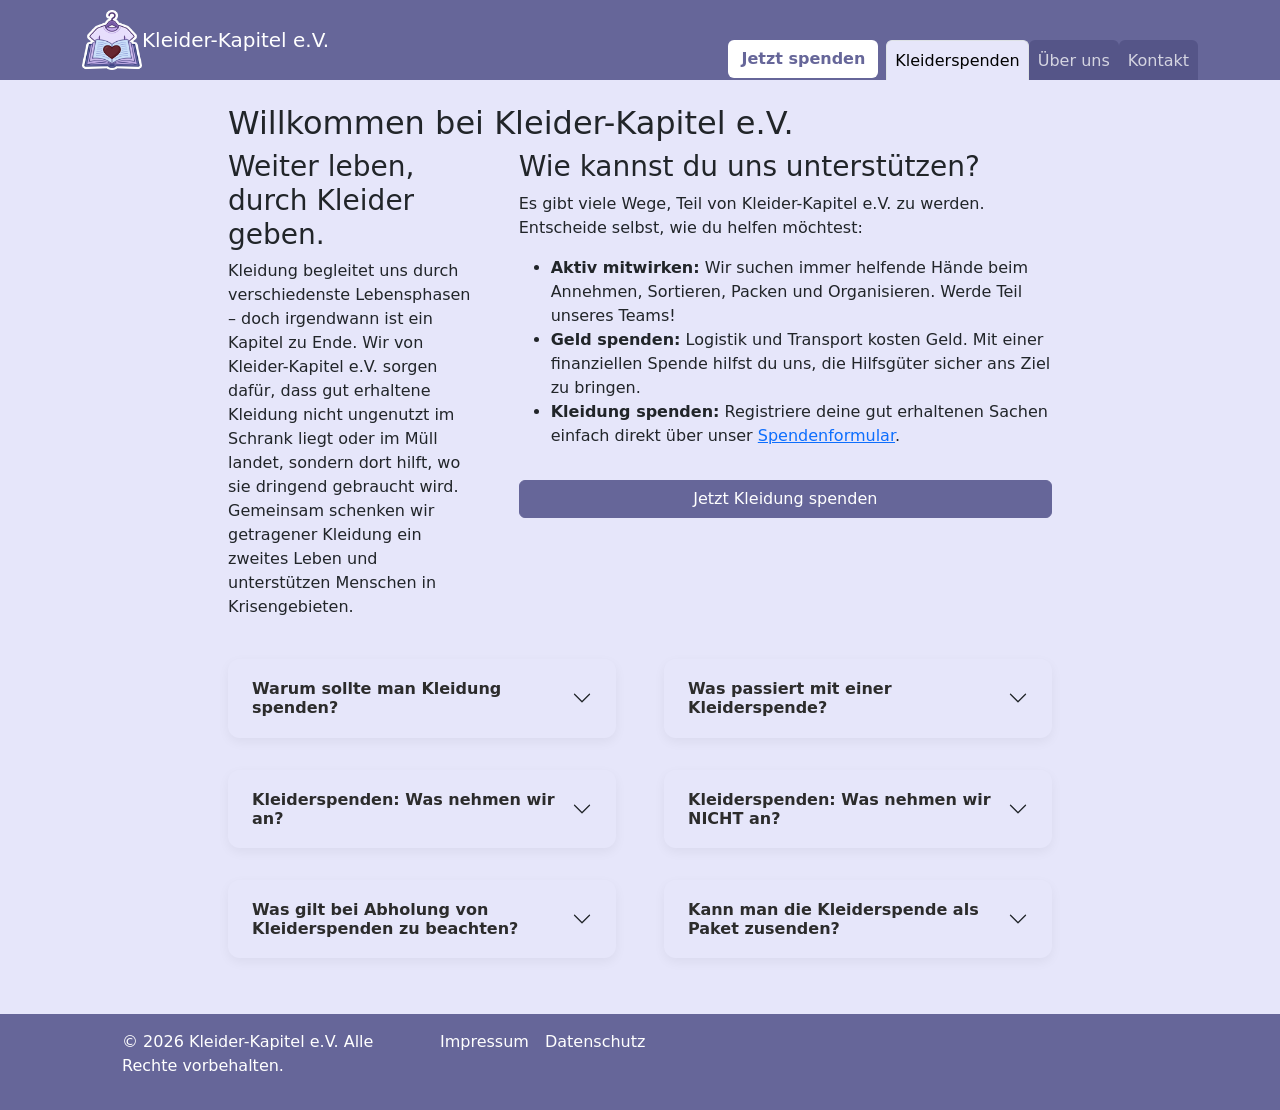
==== index.html @ be49b60b "Update index.html" ====
<!DOCTYPE html>
<html lang="de">
<head>
    <meta charset="UTF-8">
    <meta name="viewport" content="width=device-width, initial-scale=1.0">
    <title>Kleider-Kapitel</title>
    
    <link rel="apple-touch-icon" sizes="180x180" href="img/apple-touch-icon.png">
    <link rel="icon" type="image/png" sizes="32x32" href="img/favicon-32x32.png">
    <link rel="icon" type="image/png" sizes="16x16" href="img/favicon-16x16.png">
    <link rel="manifest" href="/site.webmanifest">
    <link href="https://cdn.jsdelivr.net/npm/bootstrap@5.3.8/dist/css/bootstrap.min.css" rel="stylesheet" integrity="sha384-sRIl4kxILFvY47J16cr9ZwB07vP4J8+LH7qKQnuqkuIAvNWLzeN8tE5YBujZqJLB" crossorigin="anonymous">
    <link rel="stylesheet" href="css/styles.css">
    <script src="js/script.js" defer></script>
</head>
<body>
    <header>
        <nav class="navbar navbar-expand-lg" style="background-color: #666699;">
            <div class="container">
                <a href="index.html">
                    <img src="img/logo-icon.png" alt="" height="60">
                </a>
                <a class="navbar-brand" href="index.html">Kleider-Kapitel e.V.</a>
                <button class="navbar-toggler" type="button" data-bs-toggle="collapse" data-bs-target="#navbarSupportedContent" aria-controls="navbarSupportedContent" aria-expanded="false" aria-label="Toggle navigation">
                    <span class="navbar-toggler-icon"></span>
                </button>
                <div class="collapse navbar-collapse" id="navbarSupportedContent">
                    <ul class="navbar-nav justify-content-end nav-tabs ms-auto mb-2 mb-lg-0">
                        <li class="nav-item me-2">
                            <a class="btn my-auto" style="background-color: white; color: #666699;" href="formular.html"><strong>Jetzt spenden</strong></a>
                        </li>
                        <li class="nav-item">
                            <a class="nav-link active" aria-current="page" href="index.html">Kleiderspenden</a>
                        </li>
                        <li class="nav-item">
                            <a class="nav-link" href="ueber-uns.html">Über uns</a>
                        </li>
                        <li class="nav-item">
                            <a class="nav-link" href="kontakt.html">Kontakt</a>
                        </li>
                    </ul>
                </div>
            </div>
        </nav>
    </header>

    <main class="px-3">
        <div class="row justify-content-center">
            <div class="col-lg-8">
                <h2>Willkommen bei Kleider-Kapitel e.V.</h2>

                <!-- OBERE REIHE: zwei nicht-Accordion Blöcke nebeneinander -->
                <div class="row gx-5 mb-4">
                    <div class="col-lg-4">
                        <h3>Weiter leben, durch Kleider geben.</h3>
                        <p>Kleidung begleitet uns durch verschiedenste Lebensphasen – doch irgendwann ist ein Kapitel zu Ende. Wir von Kleider-Kapitel e.V. sorgen dafür, dass gut erhaltene Kleidung nicht ungenutzt im Schrank liegt oder im Müll landet, sondern dort hilft, wo sie dringend gebraucht wird. Gemeinsam schenken wir getragener Kleidung ein zweites Leben und unterstützen Menschen in Krisengebieten.</p>
                    </div>
                    <div class="col-lg-8">
                        <h3>Wie kannst du uns unterstützen?</h3>
                        <p>Es gibt viele Wege, Teil von Kleider-Kapitel e.V. zu werden. Entscheide selbst, wie du helfen möchtest:</p>
                        <ul>
                            <li><strong>Aktiv mitwirken:</strong> Wir suchen immer helfende Hände beim Annehmen, Sortieren, Packen und Organisieren. Werde Teil unseres Teams!</li>
                            <li><strong>Geld spenden:</strong> Logistik und Transport kosten Geld. Mit einer finanziellen Spende hilfst du uns, die Hilfsgüter sicher ans Ziel zu bringen.</li>
                            <li><strong>Kleidung spenden:</strong> Registriere deine gut erhaltenen Sachen einfach direkt über unser <a href="formular.html">Spendenformular</a>.</li>
                        </ul>
                        <a href="formular.html" class="btn btn-primary w-100 mt-3">Jetzt Kleidung spenden</a>
                    </div>
                </div>

                <!-- UNTERE REIHE: vier Accordions 2x2 -->
                <div class="row gx-5">
                    <div class="col-lg-6 mb-3">
                        <div class="accordion accordion-flush">
                            <div class="accordion-item" style="background: transparent;">
                                <h3 class="accordion-header">
                                    <button class="accordion-button collapsed" type="button"
                                            data-bs-toggle="collapse" data-bs-target="#collapse-warum"
                                            style="background: transparent;">
                                        Warum sollte man Kleidung spenden?
                                    </button>
                                </h3>
                                <div id="collapse-warum" class="accordion-collapse collapse">
                                    <div class="accordion-body px-3">
                                        <h4>Neues Lebenskapitel für Kleider, durch weitergeben</h4>
                                        <p>Fast Fashion und ständiger Überkonsum sorgen dafür, dass unsere Kleiderschränke aus allen Nähten platzen. Kinder wachsen gefühlt über Nacht aus ihren Sachen heraus, und viele Kleidungsstücke liegen ungetragen im Regal.<br>
                                            Der Versuch, abgelegte Kleidung privat weiterzuverkaufen, kostet viel Zeit, Mühe und Nerven – und durch das riesige Angebot auf Secondhand-Plattformen bleibt man oft trotzdem darauf sitzen.<br>
                                            Deine Kleiderspende ist der einfachere und nachhaltigere Weg:<br>
                                            Du schaffst wieder Platz zu Hause, schonst Ressourcen und tust gleichzeitig etwas direkt Gutes für Menschen in Not.
                                        </p>
                                    </div>
                                </div>
                            </div>
                        </div>
                    </div>

                    <div class="col-lg-6 mb-3">
                        <div class="accordion accordion-flush">
                            <div class="accordion-item" style="background: transparent;">
                                <h3 class="accordion-header">
                                    <button class="accordion-button collapsed" type="button"
                                            data-bs-toggle="collapse" data-bs-target="#collapse-passiert"
                                            style="background: transparent;">
                                        Was passiert mit einer Kleiderspende?
                                    </button>
                                </h3>
                                <div id="collapse-passiert" class="accordion-collapse collapse">
                                    <div class="accordion-body p-3">
                                        <h4>Gespendete Kleidung durchläuft folgenden Prozess:</h4>
                                        <ul>
                                            <li><strong>Sortierung:</strong> Unsere ehrenamtlichen Vereinsmitglieder prüfen und sortieren jede Spende sorgfältig per Hand.</li>
                                            <li><strong>Einlagerung:</strong> Die Kleidung wird ordentlich und trocken in unserem Vereinslager aufbewahrt.</li>
                                            <li><strong>Verpackung &amp; Transport:</strong> Sobald ein Transport ansteht, verpacken wir die benötigten Sachen zielgerichtet und senden sie direkt in das jeweils ausgewählte Krisengebiet.</li>
                                        </ul>
                                        <p>So stellen wir sicher, dass deine Spende genau dort ankommt, wo sie am dringendsten benötigt wird.</p>
                                    </div>
                                </div>
                            </div>
                        </div>
                    </div>

                    <div class="col-lg-6 mb-3">
                        <div class="accordion accordion-flush">
                            <div class="accordion-item" style="background: transparent;">
                                <h3 class="accordion-header">
                                    <button class="accordion-button collapsed" type="button"
                                            data-bs-toggle="collapse" data-bs-target="#collapse-was"
                                            style="background: transparent;">
                                        Kleiderspenden: Was nehmen wir an?
                                    </button>
                                </h3>
                                <div id="collapse-was" class="accordion-collapse collapse">
                                    <div class="accordion-body p-3">
                                        <h4>Das können wir annehmen:</h4>
                                        <p>Damit deine Kleidung schnell bei den betroffenen Menschen ankommt, hilft uns eine passgenaue Spende. Wir freuen uns über:</p>
                                        <ul>
                                            <li><strong>Bekleidung</strong>: Damen-, Herren- und Kinderkleidung für jede Jahreszeit.</li>
                                            <li><strong>Accessoires</strong>: Gürtel, Mützen, Hüte, Schals, Krawatten u. Ä.</li>
                                            <li><strong>Schuhe</strong>: Nur paarweise (am besten zusammengebunden).</li>
                                            <li><strong>Decken</strong>: Sauber und gut erhalten.</li>
                                        </ul>
                                        <p><strong><em>Wichtige Grundregel: Bitte spende nur Sachen, die sauber, trocken und funktionsfähig sind – so, wie du sie auch deinen Freunden weitergeben würdest.</em></strong></p>
                                        <h5>So verpackst du deine Spende richtig:</h5>
                                        <p>Bitte gib deine Kleidung sicher verpackt in stabilen Kartons, Säcken oder Tüten bei uns ab. Das erleichtert uns den Transport und schützt die Sachen vor Schmutz und Feuchtigkeit.</p>
                                    </div>
                                </div>
                            </div>
                        </div>
                    </div>

                    
                    <div class="col-lg-6 mb-3">
                        <div class="accordion accordion-flush">
                            <div class="accordion-item" style="background: transparent;">
                                <h3 class="accordion-header">
                                    <button class="accordion-button collapsed" type="button"
                                            data-bs-toggle="collapse" data-bs-target="#collapse-nicht"
                                            style="background: transparent;">
                                        Kleiderspenden: Was nehmen wir NICHT an?
                                    </button>
                                </h3>
                                <div id="collapse-nicht" class="accordion-collapse collapse">
                                    <div class="accordion-body p-3">
                                        <h4>Das können wir leider NICHT annehmen:</h4>
                                        <p>Aus hygienischen Gründen und wegen begrenzter Kapazitäten gibt es Dinge, die wir nicht annehmen können:</p>
                                        <ul>
                                            <li>Beschädigte Kleidung (z.B. mit Löchern, defekten Reißverschlüssen, fehlenden Knöpfen)</li>
                                            <li>Verschmutzte Kleidung</li>
                                            <li>Nasse/klamme Kleidung</li>
                                            <li>Kleidung, die nicht mehr tragbar ist</li>
                                            <li>Unterwäsche oder Socken</li>
                                            <li>Echtpelz</li>
                                            <li>Leder</li>
                                        </ul>
                                        <h6>Warum sind wir hier so streng?</h6>
                                        <p>Als ehrenamtlicher Verein haben wir weder die Ressourcen noch die Kapazitäten, Kleidung zu waschen oder zu reparieren. Zudem besteht bei feuchter Kleidung im Lager und beim Transport große Schimmelgefahr, wodurch auch gute Spenden unbrauchbar werden könnten.</p>
                                        <h6>Was tun mit kaputter oder stark verschlissener Kleidung?</h6>
                                        <p>Kleidung, die nicht mehr tragbar ist, gehört bitte nicht in die Spende. Entsorge stark beschädigte oder verschmutzte Textilien direkt im Hausmüll (Restmüll) oder bringe sie zu kommunalen Wertstoffhöfen zur Verwertung.</p>
                                    </div>
                                </div>
                            </div>
                        </div>
                    </div>

                    <div class="col-lg-6 mb-3">
                        <div class="accordion accordion-flush">
                            <div class="accordion-item" style="background: transparent;">
                                <h3 class="accordion-header">
                                    <button class="accordion-button collapsed" type="button"
                                            data-bs-toggle="collapse" data-bs-target="#collapse-abholung"
                                            style="background: transparent;">
                                        Was gilt bei Abholung von Kleiderspenden zu beachten?
                                    </button>
                                </h3>
                                <div id="collapse-abholung" class="accordion-collapse collapse">
                                    <div class="accordion-body p-3">
                                        <h4>Voraussetzungen und Hinweise bei Abholung per Sammelfahrzeug:</h4>
                                        <p>
                                            <ul>
                                                <li><strong>Sammelgebiet:</strong> Eine Abholung bieten wir aktuell ausschließlich für Adressen in unserem regionalen Sammelgebiet (Umkreis von 31415 Kleiderstadt) an.</li>
                                                <li"><strong>Vorlaufzeit & Planung:</strong> Abholtermine lassen sich stets für die übernächste Woche buchen. Dieser Vorlauf erlaubt es uns, die Fahrrouten unserer Fahrzeuge optimal zusammenzulegen, CO₂-Emissionen zu minimieren und eine verlässliche Logistik zu garantieren.</li>
                                                <li><strong>Vorbereitung:</strong> Bitte verpacke die gespendete Kleidung sauber in Säcken oder Kartons. Unser Abholteam nimmt die Spende im gewählten Zeitfenster direkt an der Haustür entgegen.</li>
                                            </ul>
                                        </p>
                                    </div>
                                </div>
                            </div>
                        </div>
                    </div>

                    <div class="col-lg-6 mb-3">
                        <div class="accordion accordion-flush">
                            <div class="accordion-item" style="background: transparent;">
                                <h3 class="accordion-header">
                                    <button class="accordion-button collapsed" type="button"
                                            data-bs-toggle="collapse" data-bs-target="#collapse-paketspenden"
                                            style="background: transparent;">
                                        Kann man die Kleiderspende als Paket zusenden?
                                    </button>
                                </h3>
                                <div id="collapse-paketspenden" class="accordion-collapse collapse">
                                    <div class="accordion-body p-3">
                                        <h4>Kleiderspenden per Post können nicht angenommen werden</h4>
                                        <p>
                                            Als regional agierender Verein legen wir großen Wert auf eine nachhaltige und kosteneffiziente Logistik. Der Postversand würde hohe Portokosten verursachen und unnötigen CO₂-Ausstoß durch lange Transportwege erzeugen. Zudem können wir durch die persönliche Abgabe vor Ort sowie unsere gezielte Abholung im Sammelbereich die Qualität der Spenden direkt prüfen und die Weiterverteilung optimal planen.
                                        </p>
                                    </div>
                                </div>
                            </div>
                        </div>
                    </div>

                </div>

            </div>
        </div>
    </main>

    <footer class="px-3">
        <div class="row justify-content-center">
            <div class="col-md-3">
                <p>&copy; 2026 Kleider-Kapitel e.V. Alle Rechte vorbehalten.</p>
            </div>
            <div class="col-md-7">
                <nav>
                    <ul class="list-unstyled d-flex gap-3">
                        <li><a href="impressum.html">Impressum</a></li>
                        <li><a href="datenschutz.html">Datenschutz</a></li>
                    </ul>
                </nav>
            </div>
        </div>
    </footer>

    <script src="https://cdn.jsdelivr.net/npm/bootstrap@5.3.8/dist/js/bootstrap.bundle.min.js" integrity="sha384-FKyoEForCGlyvwx9Hj09JcYn3nv7wiPVlz7YYwJrWVcXK/BmnVDxM+D2scQbITxI" crossorigin="anonymous"></script>
</body>
</html>
---- css/styles.css ----
/* Verhindert horizontales Scrollen, wenn breiter als Bildschirm */
html, body {
    overflow-x: hidden;
}

body {
    background-color: lavender;
    display: flex;                                  /* Flexcontainer, Body-Elemente aneinander geordnet */
    flex-direction: column;                         /* Body-Elemente angeordnet wie in einer Spalte von oben nach unten */
    min-height: 100vh;                              /* 100% Bildschirmhöhe (vh=viewport height) */
}

/* NAVIGATIONSLEISTE IM HEADER */
.navbar {
    padding-top: 0;
    padding-bottom: 0;
    min-height: 80px;
    align-items: stretch;
    border-color: transparent;
    border-bottom: none;
    overflow-x: hidden;
}
/* Navbrand = Logo und Titel */
.navbar-brand {
    color: white;
    align-self: center;
}
/* Navbar Hamburgermenü */
.navbar .navbar-collapse {
    align-self: flex-end;
    background-color: transparent;
    border-bottom: none;
}
.navbar .nav-tabs {
    border-bottom: none;                            /* keine untere Linie bei Tabs */
    border-color: transparent;                      /* farbloser Tabrand */
}
/* inaktive Tabs */
.navbar .nav-tabs .nav-link {
    background-color: #555588;                    /* Hintergrund dunkler als Header */
    color: rgba(255, 255, 255, 0.75);             /* Text leicht ausgegraut, 75% Deckkraft */
    border-bottom: none;
}
/* aktiver Tab */
.navbar .nav-tabs .nav-link.active {
    background-color: lavender;                     /* Hintergrund wie Main für aktive Register Optik */
    color: black;                                   /* Schriftfarbe schwarz */                 
    border-bottom: none;
}


/* MAIN = Content-Bereich */
main {
    padding-top: 1.5rem;                            /* Abstand von Main zu Header */
    flex: 1;                                        /* gesamte freie Fläche mit Main ausfüllen, damit Footer ganz unten positioniert ist */
}

/* HINWEISZETTEL */
#hinweise-content {
    background-color: #faf9a9;                    /* gelber Hintergrund angelehnt an Post-Its */
    padding: 1.5rem;
    border-radius: 4px;                             /* abgerundete Ecken */
    box-shadow: 3px 3px 8px rgba(0,0,0,0.15);     /* Schatten um Hinweiszettel */
    transform: rotate(-1deg);                       /* Drehung um -1 Grad */
    position: relative;                             /* damit Pinnadel am Zettel anstatt im Browser fixiert wird */
}
/* Pinnadel */
#hinweise-content::before {
    content: '';
    width: 14px;
    height: 14px;
    background-color: #666699;
    border-radius: 50%;
    position: absolute;                             /* um Pinnadel an Hinweiszettel zu fixieren */
    top: -7px;
    left: 50%;                                      /* linksbündig an Mittellinie(50%) vom Zettel ausgerichtet */
    transform: translateX(-50%);                    /* Pinnadel um die Hälfte(50%) der eigenen Breite horizontal nach links verschieben */
}

/* CARDS ALLGEMEIN */
/* Karte standardmäßig weiß ohne Rand, abgerundete Ecken, Hintergrundbilder ragen nicht über Kartenform */
.card {
    background-color: white;
    border: none;
    border-radius: 5%;
    overflow-x: hidden;
    transition: background-color 0.2s;
}
/* falls Bild nicht lädt, hat ausgewählte Karte eine andere Basisfarbe */
.card.selected {
    background-color: #9999CC;
}
/* Karte kriegt nach Auswählen lila Overlay und Schriftfarbe weiß*/
.card.selected .card-title,
.card.selected .card-text {
    color: white;
}
.card.selected .card-body {
    background: rgba(102, 102, 153, 0.9);
}
/* normaler Mauszeiger, wenn Karte nicht anklickbar */
.disabled-card {
    pointer-events: none;
}
/* anderer Mauszeiger bei Eingabefeld in Karte (PLZ-Feld bei Abholoption) */
.disabled-card input {
    pointer-events: all;
}

/* ausgegrauter Text, wenn Karte nicht anklickbar */
.disabled-card .card-title,
.disabled-card .card-text {
    color: #999;
}
/* Hinweistext zur PLZ-EIngabe für Validierung nicht ausgegraut */
.disabled-card #plzHinweis {
    color: #333;
}

/* CARDS SPENDENMETHODE */
/* Hintergrund = Bild, voll ausgefüllt, zentriert, weißes Overlay für Kontrast zum Text */
.card-spendenmethode {
    background-size: cover;
    background-position: center;
    aspect-ratio: 3/2;
    min-height: unset;
}
.card-spendenmethode .card-body {
    background: rgba(255,255,255,0.85);
}
.card-uebergabe {
    background-image: url('../img/uebergabe.png');  
}
.card-abholung {
    background-image: url('../img/abholung.png');
}

/* CARDS KLEIDERART */
/* Kartenhintergrund = Bild, voll ausgefüllt, unten ausgerichtet, weißes Overlay für Kontrast zum Kartentext */
.card-kleiderart {
    background-size: cover;
    background-position: bottom;
    aspect-ratio: 4/3;
    min-height: unset;
}
.card-kleiderart .card-body {
    background: rgba(255,255,255,0.5);
}
.card-herrenbekleidung {
    background-image: url('../img/herren.png');  
}
.card-damenbekleidung {
    background-image: url('../img/damen.png');
}
.card-kinderbekleidung {
    background-image: url('../img/kinder.png');
}
.card-accessoires {
    background-image: url('../img/accessoires.png');
}
.card-schuhe {
    background-image: url('../img/schuhe.png');
}
.card-decken {
    background-image: url('../img/decken.png');
}

/* CARDS KRISENGEBIETE */
/* Kartenhintergrund = Bild, voll ausgefüllt, unten ausgerichtet, weißes Overlay */
.card-krisengebiet {
    background-size: cover;
    background-position: bottom;
    aspect-ratio: 4/3;
    min-height: unset;
}
.card-krisengebiet .card-body {
    background: rgba(255,255,255,0.75);
}
.card-krisengebiet-deutschland {
    background-image: url('https://flagcdn.com/w320/de.png');
}
.card-krisengebiet-ukraine {
    background-image: url('https://flagcdn.com/w320/ua.png');
}
.card-krisengebiet-sudan {
    background-image: url('https://flagcdn.com/w320/sd.png');
}
.card-krisengebiet-afghanistan {
    background-image: url('https://flagcdn.com/w320/af.png');
}
.card-krisengebiet-syrien {
    background-image: url('https://flagcdn.com/w320/sy.png');
}
.card-krisengebiet-egal {
    background-image: url('../img/logo.png');
}


/* BUTTONS */
/* anklickbarer Button in lila */
.btn-primary {
    background-color: #666699;
    border-color: #666699;
}
/* nicht-anklickbarer Button in weiß mit ausgegrauten Text */
.btn-primary:disabled {
    background-color: white;
    border-color: #ccc;
    color: #999;
    opacity: 1;
}

.form-check-input:checked {
    background-color: #555588;
}

/* FORTSCHRITTSLEISTE */
.fortschrittsleiste {
    display: flex;
    align-items: center;
    margin-bottom: 1.5rem;
}
.schritt {
    display: flex;
    flex-direction: column;
    align-items: center;
    gap: 4px;
}
.kreis {
    width: 36px;
    height: 36px;
    border-radius: 50%;
    display: flex;
    align-items: center;
    justify-content: center;
    font-weight: bold;
    background-color: #ffffff;
    color: #333;
}
.linie {
    flex: 1;
    height: 2px;
    background-color: #ccc;
    margin-bottom: 18px;
}
.schritt.aktiv .kreis {  
    background-color: #666699;
    color: white;
}
.schritt.abgeschlossen .kreis {
    background-color: #9999CC;
    color: white;
}

/* FOOTER */
footer {
    background-color: #666699;
    padding: 1rem 0;
    margin-top: 1.5rem;
    color: white;
}
footer a {
    color: white;
    text-decoration: none;
}




/* HOVEREFFEKTE (WENN MAUS VORHANDEN) */
@media (hover: hover) {
    /* Navigationsleiste im Header */
    .navbar .nav-tabs .nav-link:hover {
        color: white;
        border-color: transparent;
    }
    /* Karte kriegt bei Hover lila Overlay und weiße Schriftfarbe */
    .card:hover .card-title,
    .card:hover .card-text {
        color: white;
    }
    .card:hover .card-body {
        background: rgba(102, 102, 153, 0.9);
    }
    .disabled-card:hover {
        background-color: white;
    }
    /* disabled Karte kriegt weißes Overlay*/
    .disabled-card:hover .card-body {
        background: rgba(255, 255, 255, 0.85);
    }
    .disabled-card:hover .card-title,
    .disabled-card:hover .card-text {
        color: #999;
    }
    /* weißes Overlay, wenn Mauszeiger auf PLZ-Inputfeld bei ABholkarte */
    .card-abholung:has(input:hover) .card-body {
        background: rgba(255, 255, 255, 0.85);
    }
    .card-abholung:has(input:hover) .card-title,
    .card-abholung:has(input:hover) .card-text {
        color: inherit;
    }
    /* Button kriegt dunkleres lila Overflay bei */
    .btn-primary:hover {
        background-color: #555588;
        border-color: #555588;
    }
}

/* Accordion-Karten Styling */
.accordion-item {
  background-color: #ffffff;        /* Weißer Hintergrund */
  border-radius: 12px !important;     /* Abgerundete Ecken */
  border: 1px solid #e0e0e0;         /* Dezenter Rand */
  box-shadow: 0 4px 12px rgba(0, 0, 0, 0.05);     /* Schöner, weicher Schatten */
  margin-bottom: 1rem;           /* Abstand zwischen den Accordions */
  overflow: hidden;               /* Verhindert unschöne Ecken beim Aufklappen */
}

/* Button/Header innerhalb des Accordions anpassen */
.accordion-button {
  background-color: #ffffff;
  color: #2c2c2c;
  font-weight: 600;
  border-radius: 12px !important;
  padding: 1.25rem 1.5rem;
}

/* Styling beim Anklicken/Fokussieren */
.accordion-button:not(.collapsed) {
  background-color: #A3A3CC; /* beim Aufklappen */
  color: #555588;            /* Lila-Akzentfarbe */
  box-shadow: none;
}

.accordion-button:focus {
  box-shadow: none;
}

/* Inhalt beim Aufklappen */
.accordion-body {
  padding: 1.25rem 1.5rem;
  background-color: #ffffff;
  color: #4a4a4a;
}

/* ABWEICHUNG BEI SMARTPHONE (<768px Bildschirmbreite) */
@media (max-width: 767px) {
    /* kleinere Schriftgröße */
    .card-title {
    font-size: 1rem;
    }
    .card-text {
        font-size: 0.8rem !important;
    }

    #plz {
        font-size: 0.8rem !important;
        padding: 0.25rem 0.5rem !important;
    }
    label[for="plz"] {
        font-size: 0.8rem !important;
        margin-bottom: 0.1rem !important;
    }
}

@media (min-width: 992px) {
    .navbar .navbar-collapse {
        display: flex;
        align-items: flex-end;
        background-color: transparent;
        border-bottom: none;
    }
}
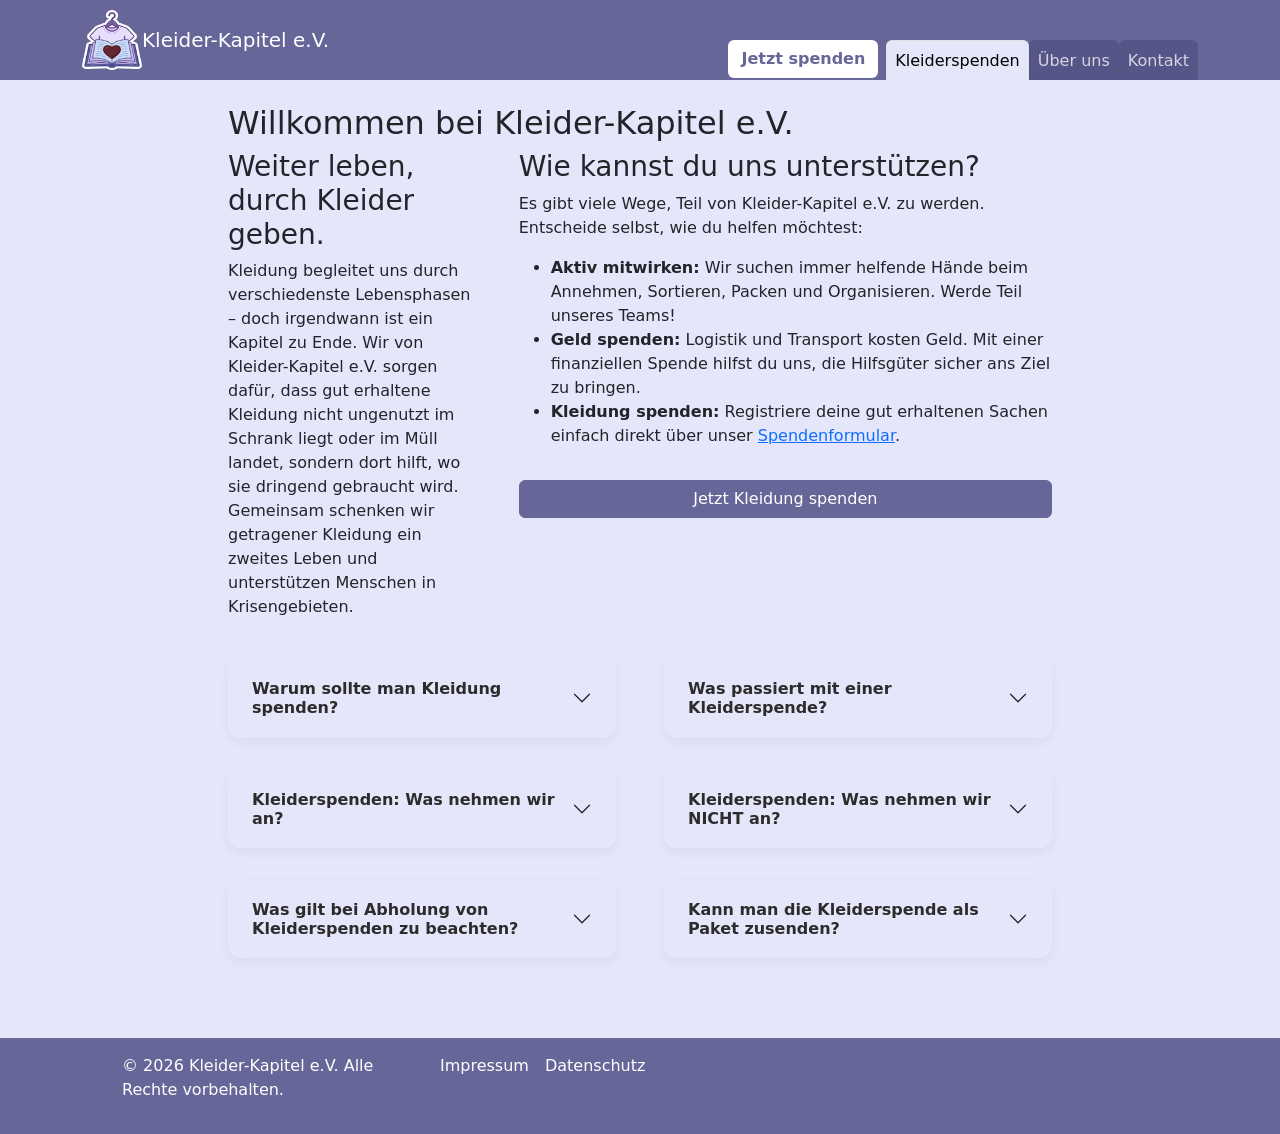
==== commit 35564019: "Update index.html" ====
--- a/index.html
+++ b/index.html
@@ -46,16 +46,16 @@
 
     <main class="px-3">
         <div class="row justify-content-center">
-            <div class="col-lg-8">
+            <div class="col-lg-8 mb-4">
                 <h2>Willkommen bei Kleider-Kapitel e.V.</h2>
 
-                <!-- OBERE REIHE: zwei nicht-Accordion Blöcke nebeneinander -->
+                <!-- OBERE REIHE: zwei Textblöcke nebeneinander -->
                 <div class="row gx-5 mb-4">
-                    <div class="col-lg-4">
+                    <div class="col-lg-4" id="motto">
                         <h3>Weiter leben, durch Kleider geben.</h3>
                         <p>Kleidung begleitet uns durch verschiedenste Lebensphasen – doch irgendwann ist ein Kapitel zu Ende. Wir von Kleider-Kapitel e.V. sorgen dafür, dass gut erhaltene Kleidung nicht ungenutzt im Schrank liegt oder im Müll landet, sondern dort hilft, wo sie dringend gebraucht wird. Gemeinsam schenken wir getragener Kleidung ein zweites Leben und unterstützen Menschen in Krisengebieten.</p>
                     </div>
-                    <div class="col-lg-8">
+                    <div class="col-lg-8" id="unterstuetzung">
                         <h3>Wie kannst du uns unterstützen?</h3>
                         <p>Es gibt viele Wege, Teil von Kleider-Kapitel e.V. zu werden. Entscheide selbst, wie du helfen möchtest:</p>
                         <ul>
@@ -67,7 +67,7 @@
                     </div>
                 </div>
 
-                <!-- UNTERE REIHE: vier Accordions 2x2 -->
+                <!-- UNTERE REIHE: sechs Accordions mit "FAQ" 2x3 -->
                 <div class="row gx-5">
                     <div class="col-lg-6 mb-3">
                         <div class="accordion accordion-flush">
--- a/css/styles.css
+++ b/css/styles.css
@@ -140,7 +140,7 @@
 .card-kleiderart {
     background-size: cover;
     background-position: bottom;
-    aspect-ratio: 4/3;
+    aspect-ratio: 3/2;
     min-height: unset;
 }
 .card-kleiderart .card-body {
@@ -310,12 +310,12 @@
 
 /* Accordion-Karten Styling */
 .accordion-item {
-  background-color: #ffffff;        /* Weißer Hintergrund */
-  border-radius: 12px !important;     /* Abgerundete Ecken */
-  border: 1px solid #e0e0e0;         /* Dezenter Rand */
-  box-shadow: 0 4px 12px rgba(0, 0, 0, 0.05);     /* Schöner, weicher Schatten */
+  background-color: #ffffff;        /* weißer Hintergrund */
+  border-radius: 12px !important;     /* abgerundete Ecken */
+  border: 1px solid #e0e0e0;         /* dezenter Rand */
+  box-shadow: 0 4px 12px rgba(0, 0, 0, 0.05);     /* leichter Schatten */
   margin-bottom: 1rem;           /* Abstand zwischen den Accordions */
-  overflow: hidden;               /* Verhindert unschöne Ecken beim Aufklappen */
+  overflow: hidden;               /* verhindert unschöne Ecken beim Aufklappen */
 }
 
 /* Button/Header innerhalb des Accordions anpassen */
@@ -330,7 +330,7 @@
 /* Styling beim Anklicken/Fokussieren */
 .accordion-button:not(.collapsed) {
   background-color: #A3A3CC; /* beim Aufklappen */
-  color: #555588;            /* Lila-Akzentfarbe */
+  color: #555588;            /* lila-Akzentfarbe */
   box-shadow: none;
 }
 
@@ -345,14 +345,18 @@
   color: #4a4a4a;
 }
 
-/* ABWEICHUNG BEI SMARTPHONE (<768px Bildschirmbreite) */
-@media (max-width: 767px) {
+/* ABWEICHUNG BEI SMARTPHONE UND TABLET(PORTRAIT) (max 820px Bildschirmbreite) */
+@media (max-width: 820px) {
     /* kleinere Schriftgröße */
     .card-title {
-    font-size: 1rem;
+        font-size: 1.1rem;
     }
     .card-text {
-        font-size: 0.8rem !important;
+        font-size: 0.85rem !important;
+    }
+
+    .schritt span {
+        font-size: 0.8rem;
     }
 
     #plz {
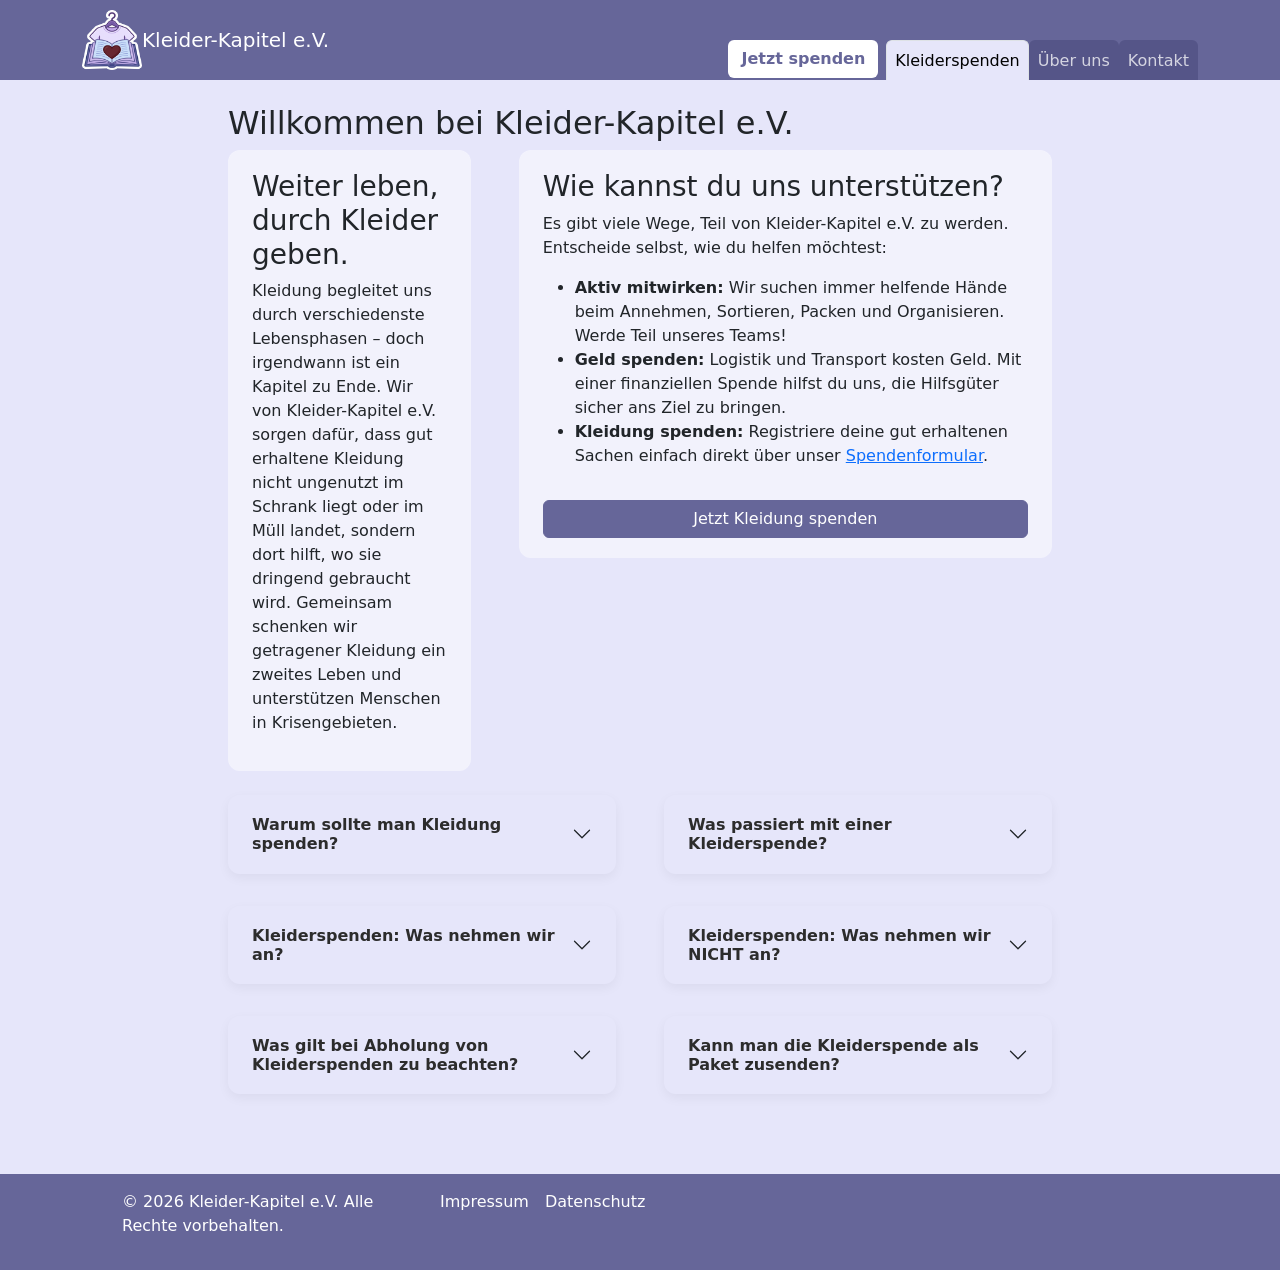
==== commit 8f71610a: "Update index.html" ====
--- a/index.html
+++ b/index.html
@@ -51,19 +51,23 @@
 
                 <!-- OBERE REIHE: zwei Textblöcke nebeneinander -->
                 <div class="row gx-5 mb-4">
-                    <div class="col-lg-4" id="motto">
-                        <h3>Weiter leben, durch Kleider geben.</h3>
-                        <p>Kleidung begleitet uns durch verschiedenste Lebensphasen – doch irgendwann ist ein Kapitel zu Ende. Wir von Kleider-Kapitel e.V. sorgen dafür, dass gut erhaltene Kleidung nicht ungenutzt im Schrank liegt oder im Müll landet, sondern dort hilft, wo sie dringend gebraucht wird. Gemeinsam schenken wir getragener Kleidung ein zweites Leben und unterstützen Menschen in Krisengebieten.</p>
-                    </div>
-                    <div class="col-lg-8" id="unterstuetzung">
-                        <h3>Wie kannst du uns unterstützen?</h3>
-                        <p>Es gibt viele Wege, Teil von Kleider-Kapitel e.V. zu werden. Entscheide selbst, wie du helfen möchtest:</p>
-                        <ul>
-                            <li><strong>Aktiv mitwirken:</strong> Wir suchen immer helfende Hände beim Annehmen, Sortieren, Packen und Organisieren. Werde Teil unseres Teams!</li>
-                            <li><strong>Geld spenden:</strong> Logistik und Transport kosten Geld. Mit einer finanziellen Spende hilfst du uns, die Hilfsgüter sicher ans Ziel zu bringen.</li>
-                            <li><strong>Kleidung spenden:</strong> Registriere deine gut erhaltenen Sachen einfach direkt über unser <a href="formular.html">Spendenformular</a>.</li>
-                        </ul>
-                        <a href="formular.html" class="btn btn-primary w-100 mt-3">Jetzt Kleidung spenden</a>
+                    <div class="col-lg-4">
+                        <div id="motto">
+                            <h3>Weiter leben, durch Kleider geben.</h3>
+                            <p>Kleidung begleitet uns durch verschiedenste Lebensphasen – doch irgendwann ist ein Kapitel zu Ende. Wir von Kleider-Kapitel e.V. sorgen dafür, dass gut erhaltene Kleidung nicht ungenutzt im Schrank liegt oder im Müll landet, sondern dort hilft, wo sie dringend gebraucht wird. Gemeinsam schenken wir getragener Kleidung ein zweites Leben und unterstützen Menschen in Krisengebieten.</p>
+                        </div>
+                    </div>
+                    <div class="col-lg-8">
+                        <div id="unterstuetzung">
+                            <h3>Wie kannst du uns unterstützen?</h3>
+                            <p>Es gibt viele Wege, Teil von Kleider-Kapitel e.V. zu werden. Entscheide selbst, wie du helfen möchtest:</p>
+                            <ul>
+                                <li><strong>Aktiv mitwirken:</strong> Wir suchen immer helfende Hände beim Annehmen, Sortieren, Packen und Organisieren. Werde Teil unseres Teams!</li>
+                                <li><strong>Geld spenden:</strong> Logistik und Transport kosten Geld. Mit einer finanziellen Spende hilfst du uns, die Hilfsgüter sicher ans Ziel zu bringen.</li>
+                                <li><strong>Kleidung spenden:</strong> Registriere deine gut erhaltenen Sachen einfach direkt über unser <a href="formular.html">Spendenformular</a>.</li>
+                            </ul>
+                            <a href="formular.html" class="btn btn-primary w-100 mt-3">Jetzt Kleidung spenden</a>
+                        </div>
                     </div>
                 </div>
 
--- a/css/styles.css
+++ b/css/styles.css
@@ -252,6 +252,10 @@
     color: white;
 }
 
+::placeholder {
+    font-style: italic;
+}
+
 /* FOOTER */
 footer {
     background-color: #666699;
@@ -264,48 +268,15 @@
     text-decoration: none;
 }
 
-
-
-
-/* HOVEREFFEKTE (WENN MAUS VORHANDEN) */
-@media (hover: hover) {
-    /* Navigationsleiste im Header */
-    .navbar .nav-tabs .nav-link:hover {
-        color: white;
-        border-color: transparent;
-    }
-    /* Karte kriegt bei Hover lila Overlay und weiße Schriftfarbe */
-    .card:hover .card-title,
-    .card:hover .card-text {
-        color: white;
-    }
-    .card:hover .card-body {
-        background: rgba(102, 102, 153, 0.9);
-    }
-    .disabled-card:hover {
-        background-color: white;
-    }
-    /* disabled Karte kriegt weißes Overlay*/
-    .disabled-card:hover .card-body {
-        background: rgba(255, 255, 255, 0.85);
-    }
-    .disabled-card:hover .card-title,
-    .disabled-card:hover .card-text {
-        color: #999;
-    }
-    /* weißes Overlay, wenn Mauszeiger auf PLZ-Inputfeld bei ABholkarte */
-    .card-abholung:has(input:hover) .card-body {
-        background: rgba(255, 255, 255, 0.85);
-    }
-    .card-abholung:has(input:hover) .card-title,
-    .card-abholung:has(input:hover) .card-text {
-        color: inherit;
-    }
-    /* Button kriegt dunkleres lila Overflay bei */
-    .btn-primary:hover {
-        background-color: #555588;
-        border-color: #555588;
-    }
+#motto {
+    background-color: rgb(255, 255, 255, 0.5);
+    border-radius: 12px !important;
+    padding: 1.25rem 1.5rem;
+}
+#unterstuetzung {
+    background-color: rgb(255, 255, 255, 0.5);
+    border-radius: 12px !important;
+    padding: 1.25rem 1.5rem;
 }
 
 /* Accordion-Karten Styling */
@@ -345,6 +316,51 @@
   color: #4a4a4a;
 }
 
+
+
+/* HOVEREFFEKTE (WENN MAUS VORHANDEN) */
+@media (hover: hover) {
+    /* Navigationsleiste im Header */
+    .navbar .nav-tabs .nav-link:hover {
+        color: white;
+        border-color: transparent;
+    }
+    /* Karte kriegt bei Hover lila Overlay und weiße Schriftfarbe */
+    .card:hover .card-title,
+    .card:hover .card-text {
+        color: white;
+    }
+    .card:hover .card-body {
+        background: rgba(102, 102, 153, 0.9);
+    }
+    .disabled-card:hover {
+        background-color: white;
+    }
+    /* disabled Karte kriegt weißes Overlay*/
+    .disabled-card:hover .card-body {
+        background: rgba(255, 255, 255, 0.85);
+    }
+    .disabled-card:hover .card-title,
+    .disabled-card:hover .card-text {
+        color: #999;
+    }
+    /* weißes Overlay, wenn Mauszeiger auf PLZ-Inputfeld bei ABholkarte */
+    .card-abholung:has(input:hover) .card-body {
+        background: rgba(255, 255, 255, 0.85);
+    }
+    .card-abholung:has(input:hover) .card-title,
+    .card-abholung:has(input:hover) .card-text {
+        color: inherit;
+    }
+    /* Button kriegt dunkleres lila Overflay bei */
+    .btn-primary:hover {
+        background-color: #555588;
+        border-color: #555588;
+    }
+}
+
+
+
 /* ABWEICHUNG BEI SMARTPHONE UND TABLET(PORTRAIT) (max 820px Bildschirmbreite) */
 @media (max-width: 820px) {
     /* kleinere Schriftgröße */
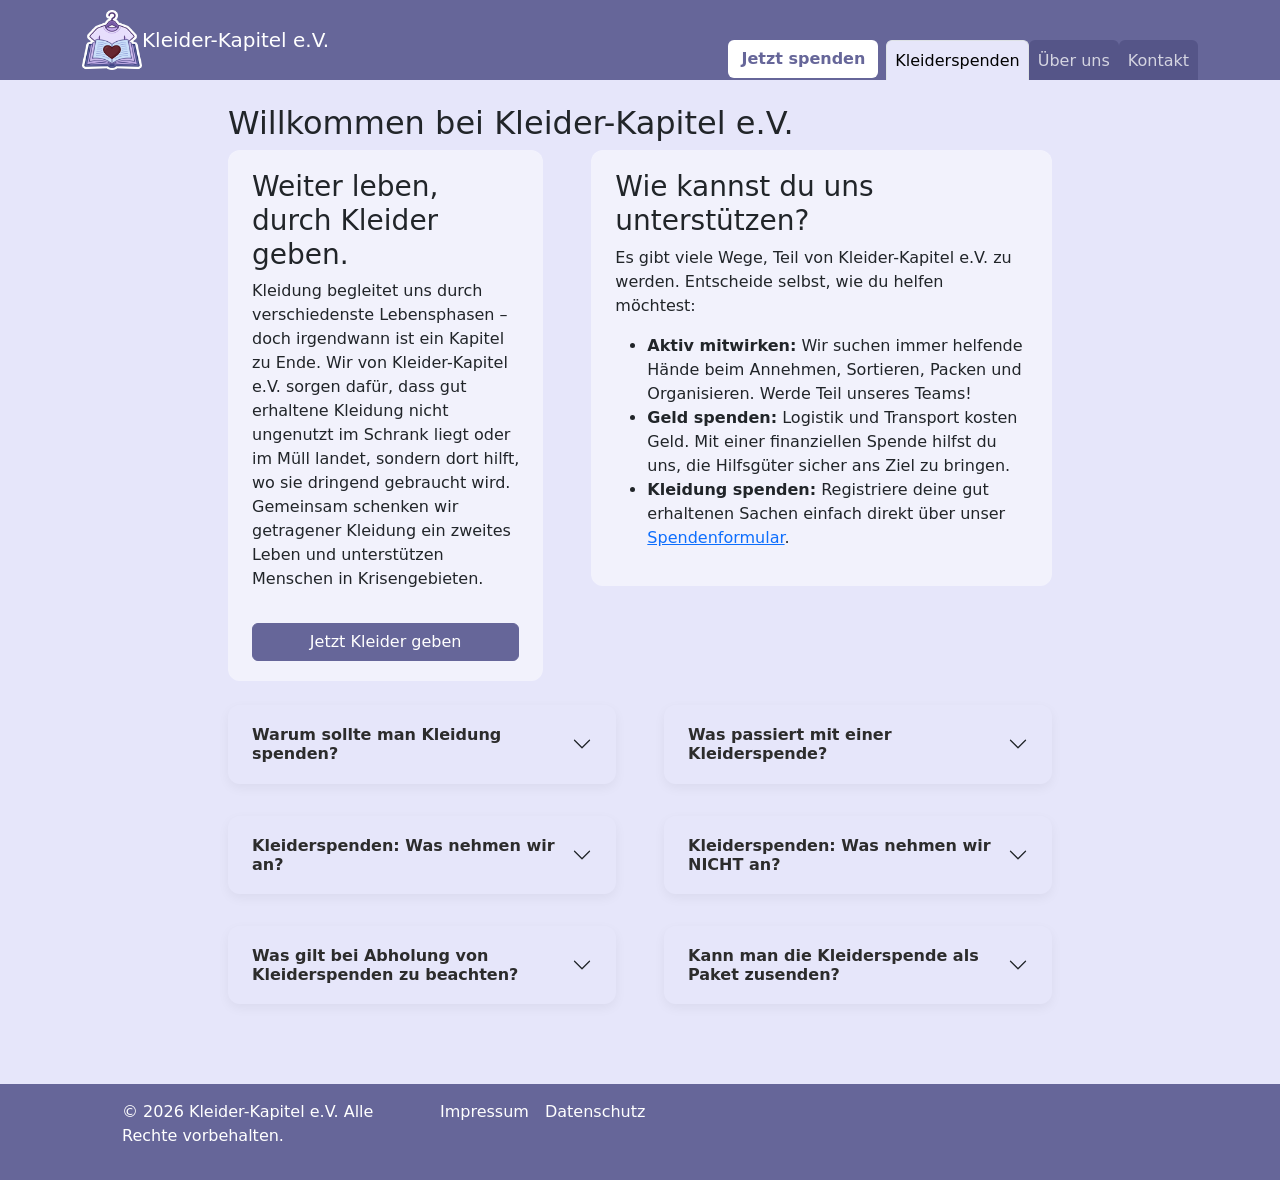
==== commit e6da6c6c: "Update index.html" ====
--- a/index.html
+++ b/index.html
@@ -51,13 +51,14 @@
 
                 <!-- OBERE REIHE: zwei Textblöcke nebeneinander -->
                 <div class="row gx-5 mb-4">
-                    <div class="col-lg-4">
+                    <div class="col-lg-5">
                         <div id="motto">
                             <h3>Weiter leben, durch Kleider geben.</h3>
                             <p>Kleidung begleitet uns durch verschiedenste Lebensphasen – doch irgendwann ist ein Kapitel zu Ende. Wir von Kleider-Kapitel e.V. sorgen dafür, dass gut erhaltene Kleidung nicht ungenutzt im Schrank liegt oder im Müll landet, sondern dort hilft, wo sie dringend gebraucht wird. Gemeinsam schenken wir getragener Kleidung ein zweites Leben und unterstützen Menschen in Krisengebieten.</p>
-                        </div>
-                    </div>
-                    <div class="col-lg-8">
+                            <a href="formular.html" class="btn btn-primary w-100 mt-3">Jetzt Kleider geben</a>
+                        </div>
+                    </div>
+                    <div class="col-lg-7">
                         <div id="unterstuetzung">
                             <h3>Wie kannst du uns unterstützen?</h3>
                             <p>Es gibt viele Wege, Teil von Kleider-Kapitel e.V. zu werden. Entscheide selbst, wie du helfen möchtest:</p>
@@ -66,7 +67,6 @@
                                 <li><strong>Geld spenden:</strong> Logistik und Transport kosten Geld. Mit einer finanziellen Spende hilfst du uns, die Hilfsgüter sicher ans Ziel zu bringen.</li>
                                 <li><strong>Kleidung spenden:</strong> Registriere deine gut erhaltenen Sachen einfach direkt über unser <a href="formular.html">Spendenformular</a>.</li>
                             </ul>
-                            <a href="formular.html" class="btn btn-primary w-100 mt-3">Jetzt Kleidung spenden</a>
                         </div>
                     </div>
                 </div>
@@ -201,7 +201,7 @@
                                         <p>
                                             <ul>
                                                 <li><strong>Sammelgebiet:</strong> Eine Abholung bieten wir aktuell ausschließlich für Adressen in unserem regionalen Sammelgebiet (Umkreis von 31415 Kleiderstadt) an.</li>
-                                                <li"><strong>Vorlaufzeit & Planung:</strong> Abholtermine lassen sich stets für die übernächste Woche buchen. Dieser Vorlauf erlaubt es uns, die Fahrrouten unserer Fahrzeuge optimal zusammenzulegen, CO₂-Emissionen zu minimieren und eine verlässliche Logistik zu garantieren.</li>
+                                                <li><strong>Vorlaufzeit & Planung:</strong> Abholtermine lassen sich stets für die übernächste Woche buchen. Dieser Vorlauf erlaubt es uns, die Fahrrouten unserer Fahrzeuge optimal zusammenzulegen, CO₂-Emissionen zu minimieren und eine verlässliche Logistik zu garantieren.</li>
                                                 <li><strong>Vorbereitung:</strong> Bitte verpacke die gespendete Kleidung sauber in Säcken oder Kartons. Unser Abholteam nimmt die Spende im gewählten Zeitfenster direkt an der Haustür entgegen.</li>
                                             </ul>
                                         </p>
--- a/css/styles.css
+++ b/css/styles.css
@@ -291,17 +291,17 @@
 
 /* Button/Header innerhalb des Accordions anpassen */
 .accordion-button {
-  background-color: #ffffff;
+  background-color: rgb(255, 255, 255, 0.25);
   color: #2c2c2c;
   font-weight: 600;
   border-radius: 12px !important;
   padding: 1.25rem 1.5rem;
 }
 
-/* Styling beim Anklicken/Fokussieren */
+/* wenn Text ausgefahren */
 .accordion-button:not(.collapsed) {
-  background-color: #A3A3CC; /* beim Aufklappen */
-  color: #555588;            /* lila-Akzentfarbe */
+  background-color: rgb(255, 255, 255, 0.5);
+  color: #555588;
   box-shadow: none;
 }
 
@@ -312,8 +312,7 @@
 /* Inhalt beim Aufklappen */
 .accordion-body {
   padding: 1.25rem 1.5rem;
-  background-color: #ffffff;
-  color: #4a4a4a;
+  background-color: rgb(255, 255, 255, 0.25);
 }
 
 
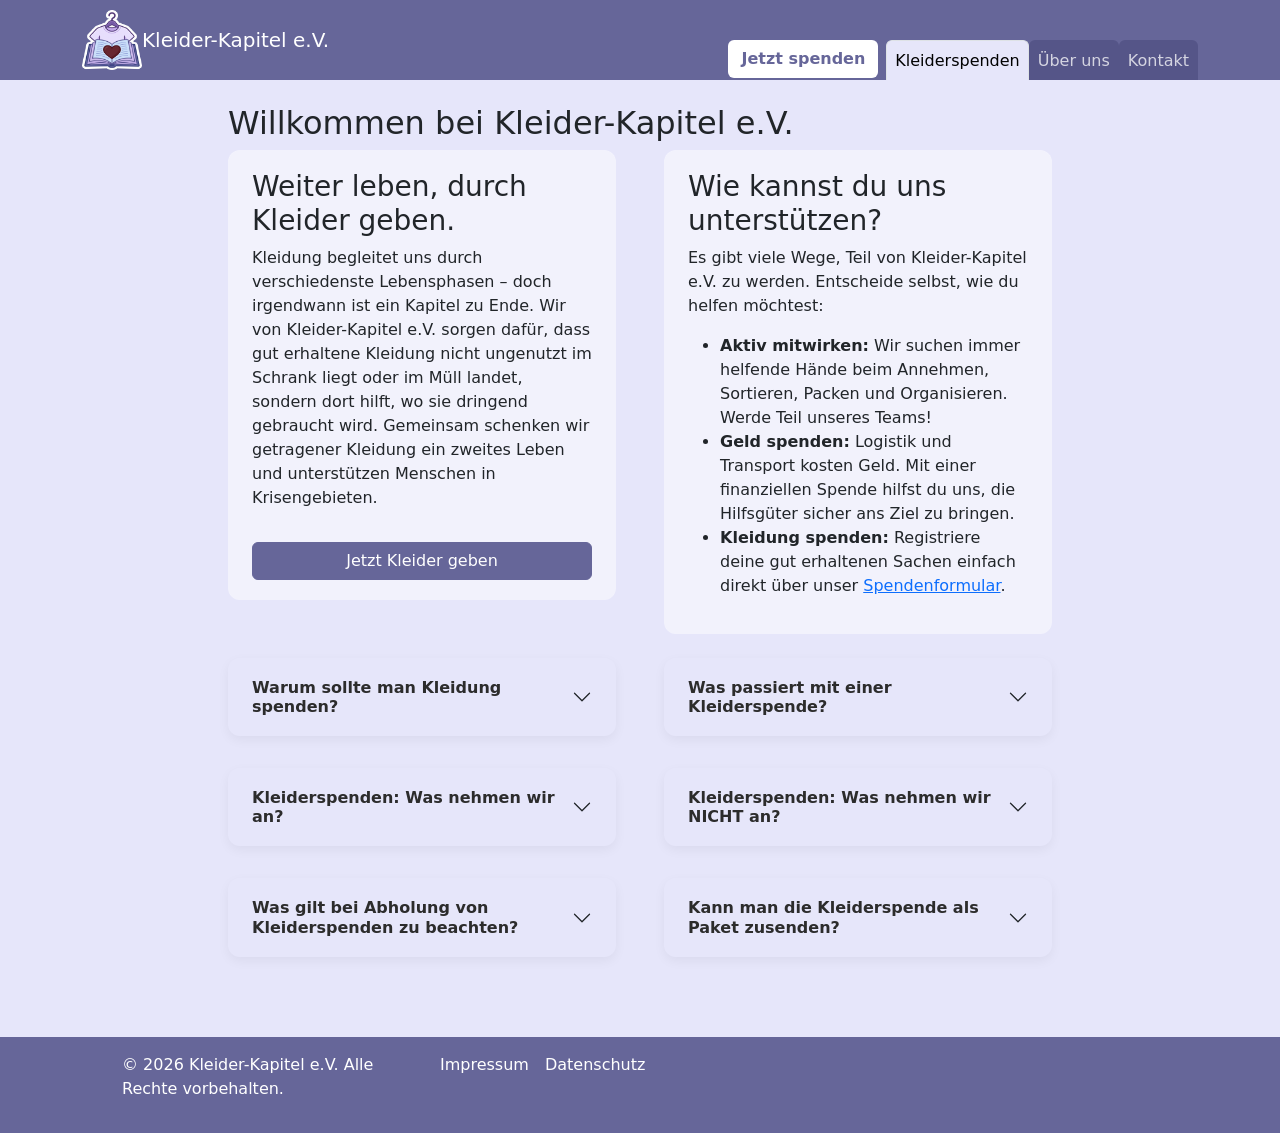
==== commit b914605b: "Update index.html" ====
--- a/index.html
+++ b/index.html
@@ -51,14 +51,14 @@
 
                 <!-- OBERE REIHE: zwei Textblöcke nebeneinander -->
                 <div class="row gx-5 mb-4">
-                    <div class="col-lg-5">
+                    <div class="col-lg-6">
                         <div id="motto">
                             <h3>Weiter leben, durch Kleider geben.</h3>
                             <p>Kleidung begleitet uns durch verschiedenste Lebensphasen – doch irgendwann ist ein Kapitel zu Ende. Wir von Kleider-Kapitel e.V. sorgen dafür, dass gut erhaltene Kleidung nicht ungenutzt im Schrank liegt oder im Müll landet, sondern dort hilft, wo sie dringend gebraucht wird. Gemeinsam schenken wir getragener Kleidung ein zweites Leben und unterstützen Menschen in Krisengebieten.</p>
                             <a href="formular.html" class="btn btn-primary w-100 mt-3">Jetzt Kleider geben</a>
                         </div>
                     </div>
-                    <div class="col-lg-7">
+                    <div class="col-lg-6">
                         <div id="unterstuetzung">
                             <h3>Wie kannst du uns unterstützen?</h3>
                             <p>Es gibt viele Wege, Teil von Kleider-Kapitel e.V. zu werden. Entscheide selbst, wie du helfen möchtest:</p>
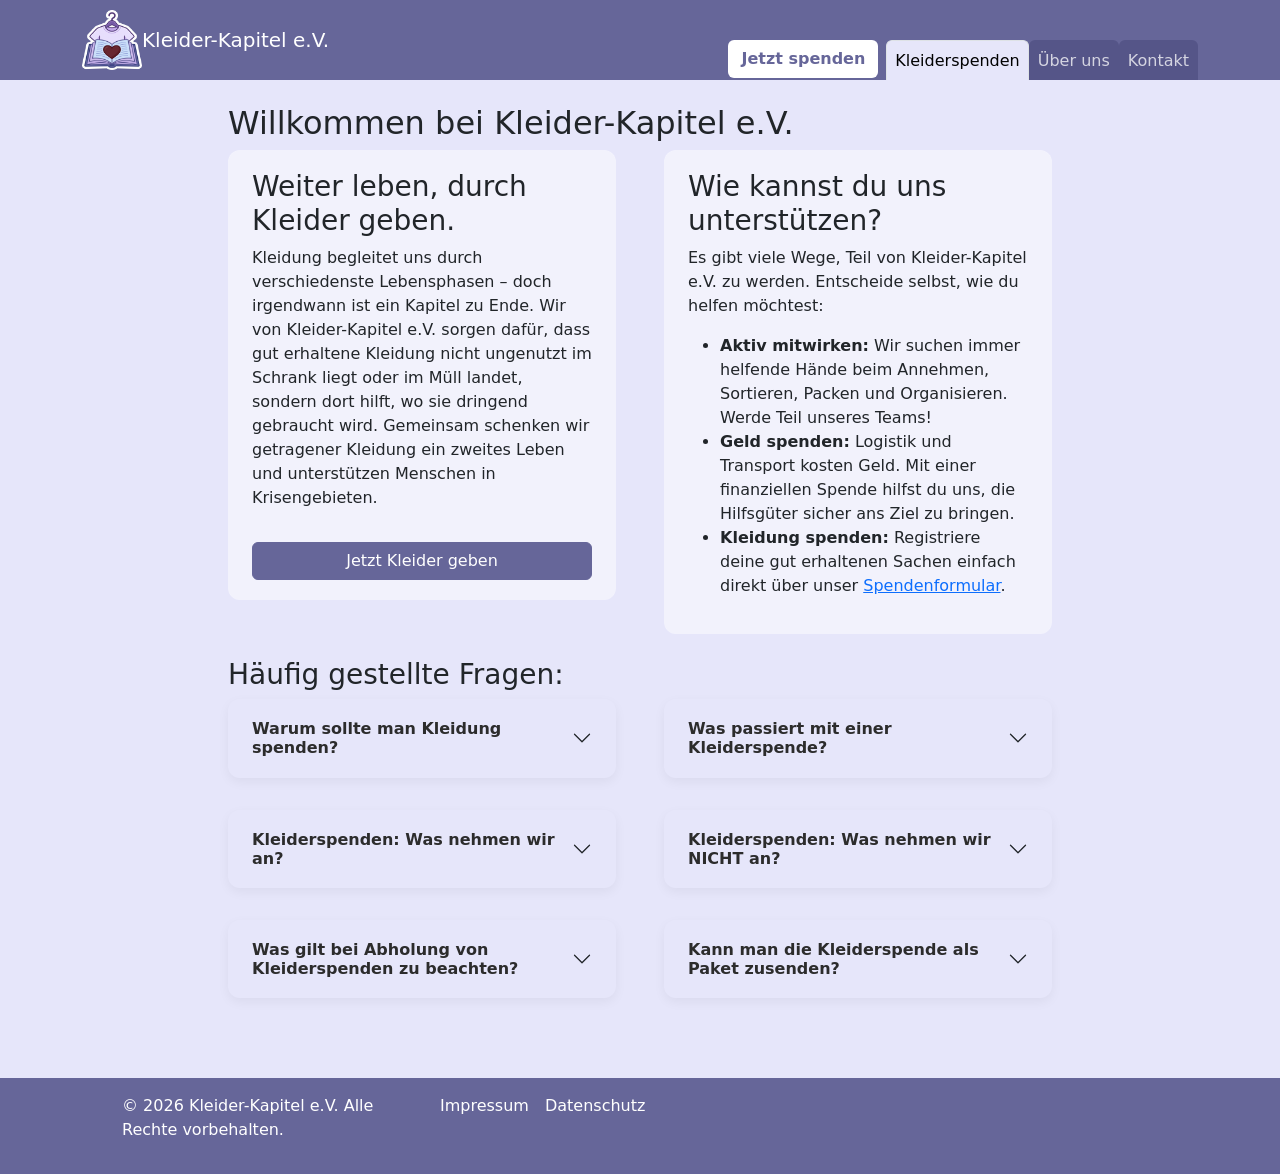
==== commit 0dd1f42a: "Update index.html" ====
--- a/index.html
+++ b/index.html
@@ -72,7 +72,8 @@
                 </div>
 
                 <!-- UNTERE REIHE: sechs Accordions mit "FAQ" 2x3 -->
-                <div class="row gx-5">
+                <div class="row gx-5" id="faq">
+                    <h3>Häufig gestellte Fragen:</h3>
                     <div class="col-lg-6 mb-3">
                         <div class="accordion accordion-flush">
                             <div class="accordion-item" style="background: transparent;">
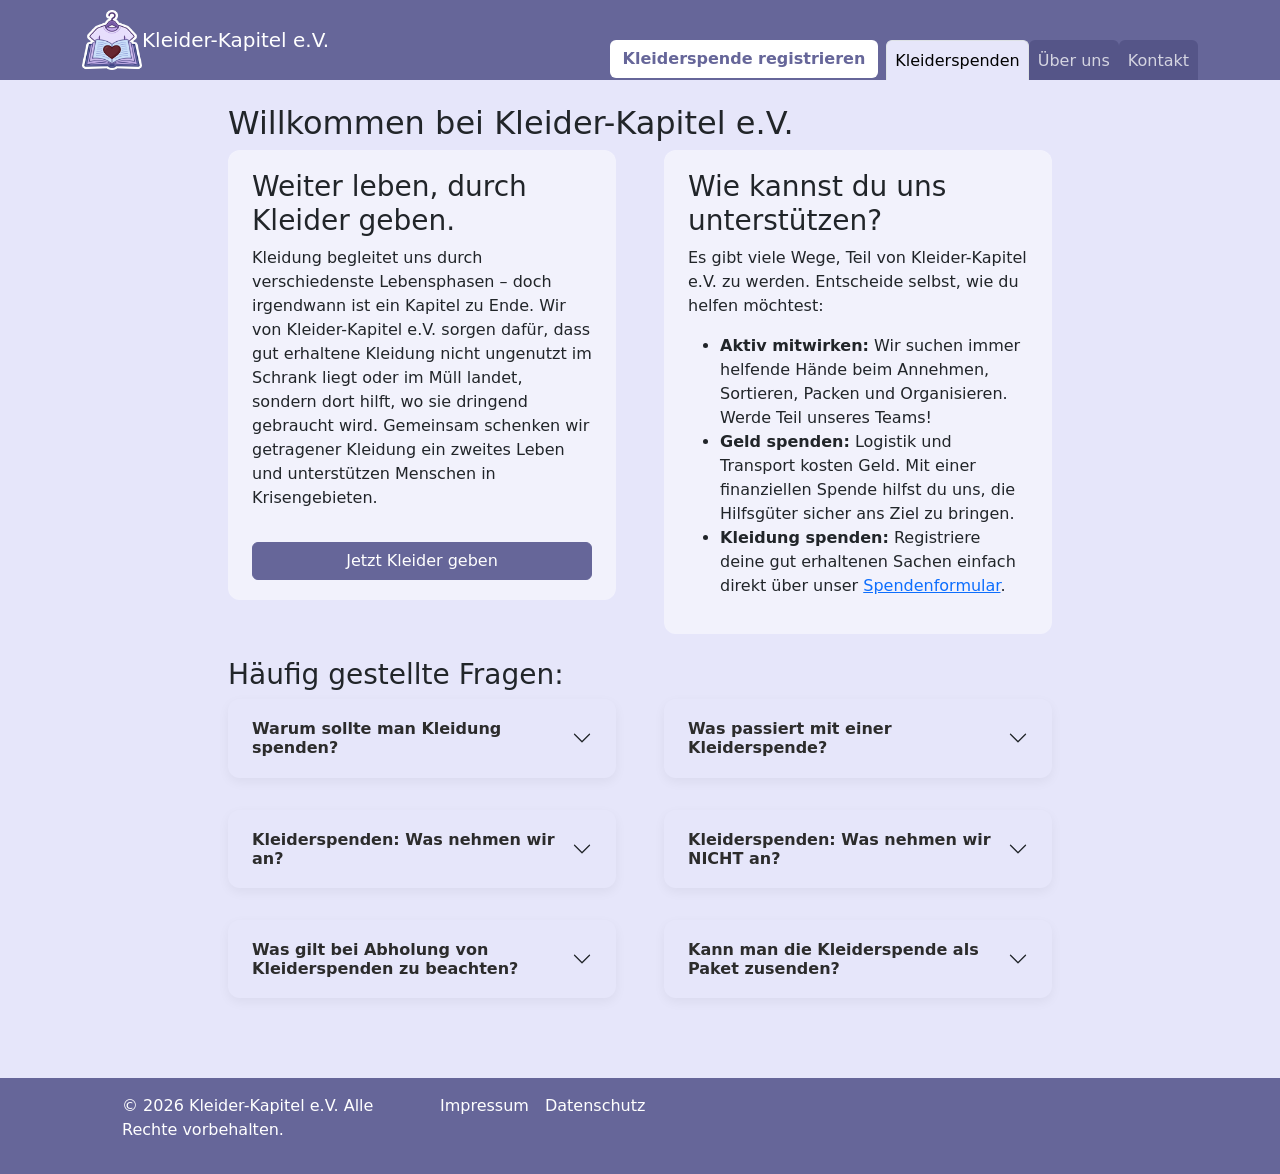
==== commit 4d0593f9: "Update index.html" ====
--- a/index.html
+++ b/index.html
@@ -27,7 +27,7 @@
                 <div class="collapse navbar-collapse" id="navbarSupportedContent">
                     <ul class="navbar-nav justify-content-end nav-tabs ms-auto mb-2 mb-lg-0">
                         <li class="nav-item me-2">
-                            <a class="btn my-auto" style="background-color: white; color: #666699;" href="formular.html"><strong>Jetzt spenden</strong></a>
+                            <a class="btn my-auto" style="background-color: white; color: #666699;" href="formular.html"><strong>Kleiderspende registrieren</strong></a>
                         </li>
                         <li class="nav-item">
                             <a class="nav-link active" aria-current="page" href="index.html">Kleiderspenden</a>
